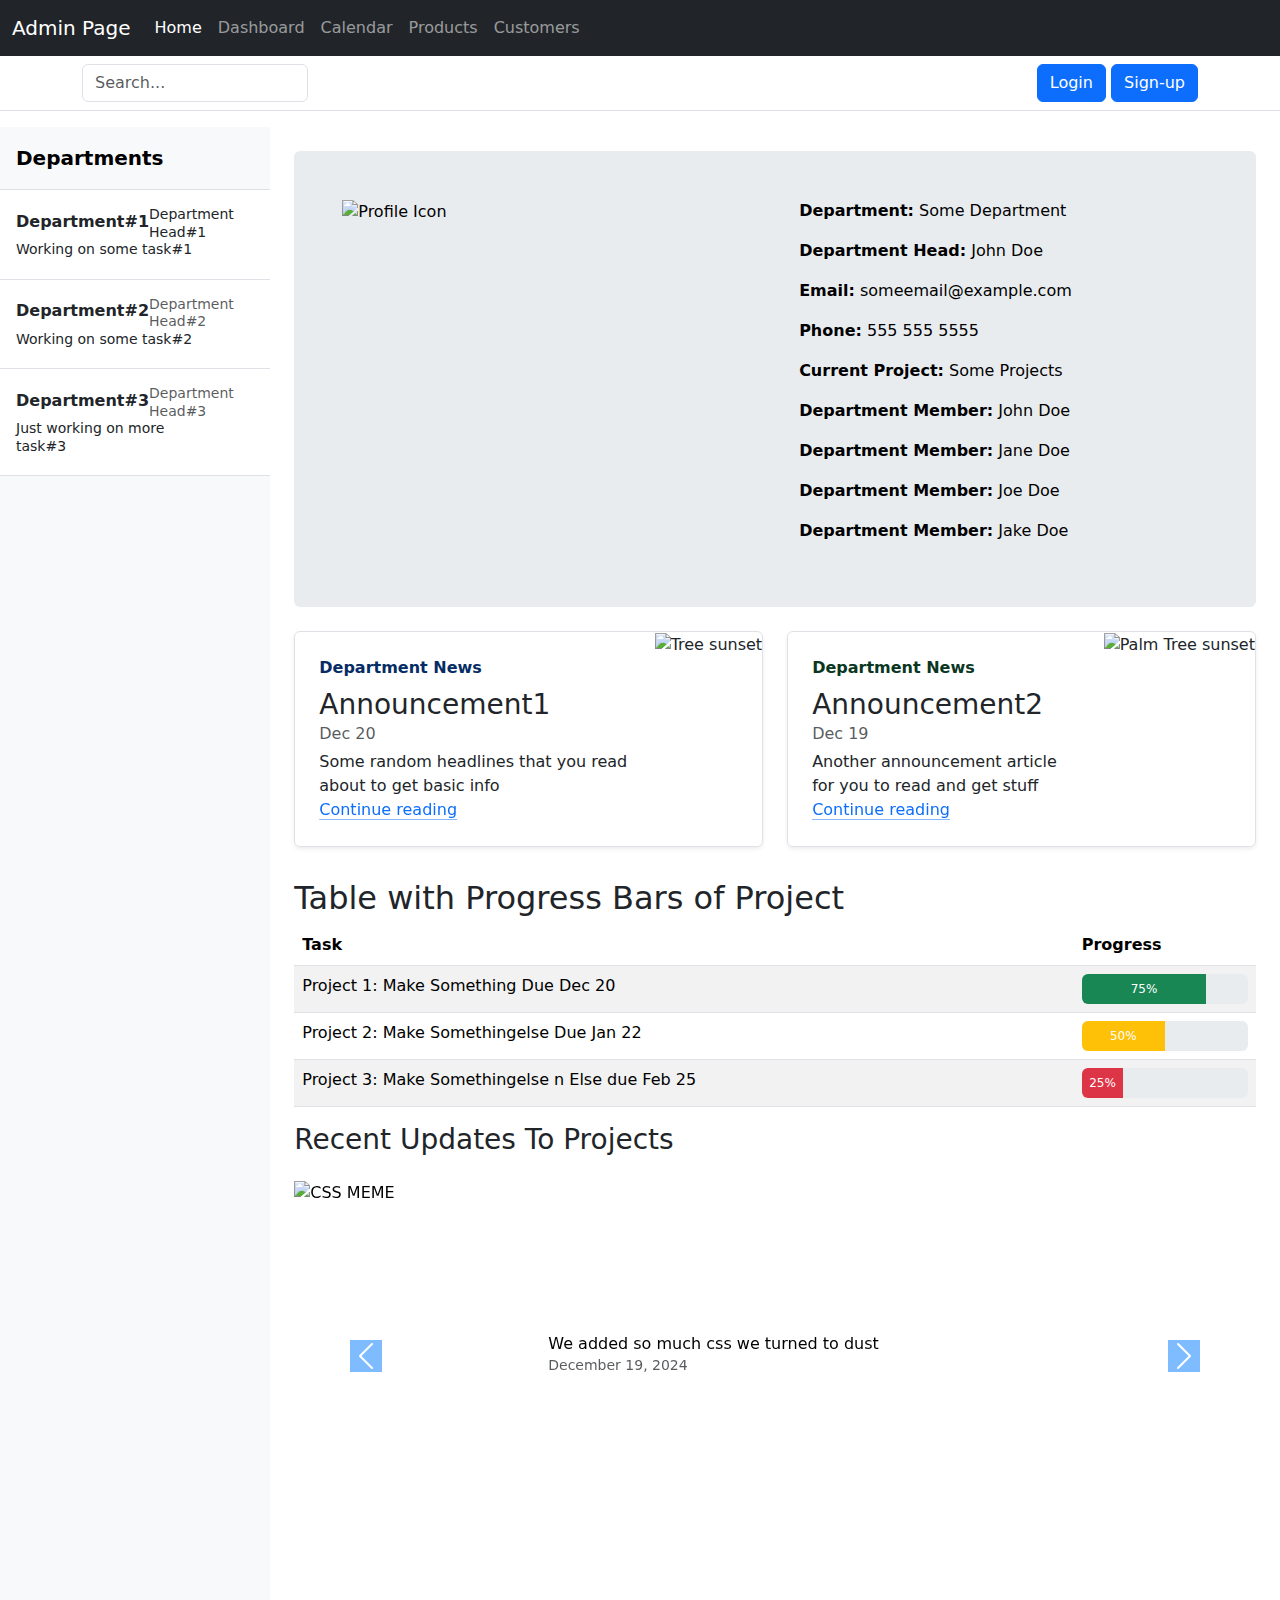
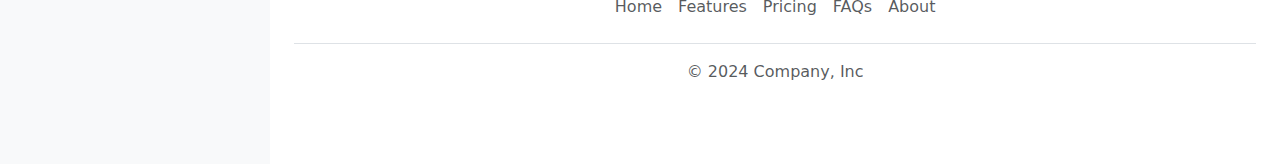
==== UserAdminPages/AdminPage.html @ 792bf555 "2nd Commit AdminPage" ====
<!doctype html>
<html lang="en">
  <head>
    <meta charset="utf-8">
    <meta name="viewport" content="width=device-width, initial-scale=1">
    <title>Admin Page</title>
    
 
    <link href="https://cdn.jsdelivr.net/npm/bootstrap@5.3.3/dist/css/bootstrap.min.css" rel="stylesheet" integrity="sha384-QWTKZyjpPEjISv5WaRU9OFeRpok6YctnYmDr5pNlyT2bRjXh0JMhjY6hW+ALEwIH" crossorigin="anonymous">
    <link href="https://cdn.jsdelivr.net/npm/bootstrap-icons/font/bootstrap-icons.css" rel="stylesheet">
    <link rel="stylesheet" href="styles.css">


    <style>
  
      .list-group-item:hover {
        background-color: lightslategrey;
        color: white;
      }
    
      .carousel-control-prev-icon,
      .carousel-control-next-icon {
        background-color: #007bff;
      }
    </style>
    
  </head>
  
  <body>

    <header>

      <nav class="navbar navbar-expand-lg navbar-dark bg-dark">
        <div class="container-fluid">
          <a class="navbar-brand" href="#">Admin Page</a>
          <button class="navbar-toggler" type="button" data-bs-toggle="collapse" data-bs-target="#navbarNav" aria-controls="navbarNav" aria-expanded="false" aria-label="Toggle navigation">
            <span class="navbar-toggler-icon"></span>
          </button>
          <div class="collapse navbar-collapse" id="navbarNav">
            <ul class="navbar-nav me-auto mb-2 mb-lg-0">
              <li class="nav-item">
                <a class="nav-link active" href="#">Home</a>
              </li>
              <li class="nav-item">
                <a class="nav-link" href="#">Dashboard</a>
              </li>
              <li class="nav-item">
                <a class="nav-link" href="#">Calendar</a>
              </li>
              <li class="nav-item">
                <a class="nav-link" href="#">Products</a>
              </li>
              <li class="nav-item">
                <a class="nav-link" href="#">Customers</a>
              </li>
            </ul>

            <div class="dropdown d-block d-md-none">
              <button class="btn btn-secondary dropdown-toggle" type="button" id="departmentDropdown" data-bs-toggle="dropdown" aria-expanded="false">
                Departments
              </button>
              <ul class="dropdown-menu" aria-labelledby="departmentDropdown">
                <li><a class="dropdown-item" href="#">Department#1</a></li>
                <li><a class="dropdown-item" href="#">Department#2</a></li>
                <li><a class="dropdown-item" href="#">Department#3</a></li>
              </ul>
            </div>

          </div>
        </div>
      </nav>


      <!-- Search and Login/Sign-up Section -->
      <div class="px-3 py-2 border-bottom mb-3">
        <div class="container d-flex flex-wrap justify-content-center">
          <form class="col-12 col-lg-auto mb-2 mb-lg-0 me-lg-auto" role="search">
            <input type="search" class="form-control" placeholder="Search..." aria-label="Search">
          </form>
          <div class="text-end">
            <button type="button" class="btn btn-primary">Login</button>
            <button type="button" class="btn btn-primary">Sign-up</button>
          </div>
        </div>
      </div>
    </header>

    <div class="d-flex">

      <div class="collapse d-md-block bg-body-tertiary" id="sidebarMenu" style="width: 380px;">
        <div class="d-flex flex-column align-items-stretch flex-shrink-0">
          <a href="/" class="d-flex align-items-center flex-shrink-0 p-3 link-body-emphasis text-decoration-none border-bottom">
            <span class="fs-5 fw-semibold">Departments</span>
          </a>
          

          <div class="d-block d-md-none">
            <label for="departmentDropdown" class="form-label text-white">Departments</label> <!-- Added label for clarity -->
            <button class="btn btn-secondary dropdown-toggle" type="button" id="departmentDropdown" data-bs-toggle="dropdown" aria-expanded="false">
              Toggle Departments
            </button>
            <ul class="dropdown-menu" aria-labelledby="departmentDropdown">
              <li><a class="dropdown-item" href="#">Department#1</a></li>
              <li><a class="dropdown-item" href="#">Department#2</a></li>
              <li><a class="dropdown-item" href="#">Department#3</a></li>
            </ul>
          </div>


          <div class="list-group list-group-flush border-bottom scrollarea d-none d-md-block">
            <a href="#" class="list-group-item list-group-item-action py-3 lh-sm" aria-current="true">
              <div class="d-flex w-100 align-items-center justify-content-between">
                <strong class="mb-1">Department#1</strong>
                <small>Department Head#1</small>
              </div>
              <div class="col-10 mb-1 small">Working on some task#1</div>
            </a>
            <a href="#" class="list-group-item list-group-item-action py-3 lh-sm">
              <div class="d-flex w-100 align-items-center justify-content-between">
                <strong class="mb-1">Department#2</strong>
                <small class="text-body-secondary">Department Head#2</small>
              </div>
              <div class="col-10 mb-1 small">Working on some task#2</div>
            </a>
            <a href="#" class="list-group-item list-group-item-action py-3 lh-sm">
              <div class="d-flex w-100 align-items-center justify-content-between">
                <strong class="mb-1">Department#3</strong>
                <small class="text-body-secondary">Department Head#3</small>
              </div>
              <div class="col-10 mb-1 small">Just working on more task#3</div>
            </a>
          </div>
        </div>
      </div>


      <div class="flex-grow-1 p-4">

        <div class="p-4 p-md-5 mb-4 rounded text-body-emphasis bg-body-secondary">
          <div class="d-flex flex-column flex-md-row align-items-start">
            <div class="col-md-6 px-0">
              <img src="https://learningatb104.wordpress.com/wp-content/uploads/2019/03/products-ex-kpi.jpg?w=455&h=300&crop=1" 
                   class="img-fluid" 
                   alt="Profile Icon" />
            </div>
            <div class="mt-4 mt-md-0 ms-md-4" style="flex-grow: 1;">
              <p><strong>Department:</strong> Some Department</p>
              <p><strong>Department Head:</strong> John Doe</p>
              <p><strong>Email:</strong> someemail@example.com</p>
              <p><strong>Phone:</strong> 555 555 5555</p>
              <p><strong>Current Project:</strong> Some Projects</p>
              <p><strong>Department Member:</strong> John Doe</p>
              <p><strong>Department Member:</strong> Jane Doe</p>
              <p><strong>Department Member:</strong> Joe Doe</p>
              <p><strong>Department Member:</strong> Jake Doe</p>
            </div>
          </div>
        </div>

        <!-- News and Announcements Section -->
        <div class="row mb-2">
          <div class="col-md-6">
            <div class="row g-0 border rounded overflow-hidden flex-md-row mb-4 shadow-sm h-md-250 position-relative">
              <div class="col p-4 d-flex flex-column position-static">
                <strong class="d-inline-block mb-2 text-primary-emphasis">Department News</strong>
                <h3 class="mb-0">Announcement1</h3>
                <div class="mb-1 text-body-secondary">Dec 20</div>
                <p class="card-text mb-auto">Some random headlines that you read about to get basic info</p>
                <a href="#" class="icon-link gap-1 icon-link-hover stretched-link">
                  Continue reading
                  <svg class="bi"><use xlink:href="#chevron-right"></use></svg>
                </a>
              </div>
              <div class="col-auto d-none d-lg-block">
                <img src="https://cdn.pixabay.com/photo/2015/04/23/22/00/tree-736885_960_720.jpg" alt="Tree sunset" style="object-fit: cover; width: 200px; height: 250px;">
              </div>
            </div>
          </div>
          <div class="col-md-6">
            <div class="row g-0 border rounded overflow-hidden flex-md-row mb-4 shadow-sm h-md-250 position-relative">
              <div class="col p-4 d-flex flex-column position-static">
                <strong class="d-inline-block mb-2 text-success-emphasis">Department News</strong>
                <h3 class="mb-0">Announcement2</h3>
                <div class="mb-1 text-body-secondary">Dec 19</div>
                <p class="mb-auto">Another announcement article for you to read and get stuff</p>
                <a href="#" class="icon-link gap-1 icon-link-hover stretched-link">
                  Continue reading
                  <svg class="bi"><use xlink:href="#chevron-right"></use></svg>
                </a>
              </div>
              <div class="col-auto d-none d-lg-block">
                <img src="https://cdn.pixabay.com/photo/2022/11/21/16/07/sunset-7607500_1280.jpg" alt="Palm Tree sunset" style="object-fit: cover; width: 200px; height: 250px;">
              </div>
            </div>
          </div>
        </div>


<h2>Table with Progress Bars of Project</h2>
<table class="table table-striped table-hover">
  <thead>
    <tr>
      <th scope="col">Task</th>
      <th scope="col">Progress</th>
    </tr>
  </thead>
  <tbody>
    <tr>
      <td>Project 1: Make Something Due Dec 20</td>
      <td>
        <div class="progress" style="height: 30px;">
          <div class="progress-bar bg-success" role="progressbar" style="width: 75%;" aria-valuenow="75" aria-valuemin="0" aria-valuemax="100">75%</div>
        </div>
      </td>
    </tr>
    <tr>
      <td>Project 2: Make Somethingelse Due Jan 22</td>
      <td>
        <div class="progress" style="height: 30px;">
          <div class="progress-bar bg-warning" role="progressbar" style="width: 50%;" aria-valuenow="50" aria-valuemin="0" aria-valuemax="100">50%</div>
        </div>
      </td>
    </tr>
    <tr>
      <td>Project 3: Make Somethingelse n Else due Feb 25</td>
      <td>
        <div class="progress" style="height: 30px;">
          <div class="progress-bar bg-danger" role="progressbar" style="width: 25%;" aria-valuenow="25" aria-valuemin="0" aria-valuemax="100">25%</div>
        </div>
      </td>
    </tr>
  </tbody>
</table>

<h3>Recent Updates To Projects</h3>
<div id="recentUpdatesCarousel" class="carousel slide" data-bs-ride="carousel">
  <div class="carousel-inner">
    <div class="carousel-item active">
      <a class="d-flex flex-column flex-lg-row gap-1 align-items-start align-items-lg-center py-3 link-body-emphasis text-decoration-none" href="#">
        <img src="images/update1.png" alt="CSS MEME" style="object-fit: contain; width: 250px; height: 350px;">
        <div class="col-lg-8">
          <h6 class="mb-0">We added so much css we turned to dust</h6>
          <small class="text-body-secondary">December 19, 2024</small>
        </div>
      </a>
    </div>
    <div class="carousel-item">
      <a class="d-flex flex-column flex-lg-row gap-1 align-items-start align-items-lg-center py-3 link-body-emphasis text-decoration-none" href="#">
        <img src="https://miro.medium.com/v2/resize:fit:756/1*KcQUEkOQ1LoMDHkMZ-Yymw.jpeg" alt="We found the bug" style="object-fit: contain; width: 250px; height: 350px;">
        <div class="col-lg-8">
          <h6 class="mb-0">We stayed up all night and finally found it!</h6>
          <small class="text-body-secondary">Dec 21 2024</small>
        </div>
      </a>
    </div>
    <div class="carousel-item">
      <a class="d-flex flex-column flex-lg-row gap-1 align-items-start align-items-lg-center py-3 link-body-emphasis text-decoration-none" href="#">
        <img src="https://miro.medium.com/v2/resize:fit:4800/format:webp/0*r6iQzljiuJavVxRM" alt="We google everything" style="object-fit: contain; width: 250px; height: 350px;">
        <div class="col-lg-8">
          <h6 class="mb-0">My brain is a sponge that doesn't soak anything in</h6>
          <small class="text-body-secondary">December 19, 2024</small>
        </div>
      </a>
    </div>
  </div>

 <button class="carousel-control-prev" type="button" data-bs-target="#recentUpdatesCarousel" data-bs-slide="prev">
  <span class="carousel-control-prev-icon" aria-hidden="true"></span>
  <span class="visually-hidden">Previous</span>
</button>
<button class="carousel-control-next" type="button" data-bs-target="#recentUpdatesCarousel" data-bs-slide="next">
  <span class="carousel-control-next-icon" aria-hidden="true"></span>
  <span class="visually-hidden">Next</span>
</button>
</div>





<footer class="py-3 my-4">
  <ul class="nav justify-content-center border-bottom pb-3 mb-3">
    <li class="nav-item"><a  class="nav-link px-2 text-body-secondary">Home</a></li>
    <li class="nav-item"><a  class="nav-link px-2 text-body-secondary">Features</a></li>
    <li class="nav-item"><a  class="nav-link px-2 text-body-secondary">Pricing</a></li>
    <li class="nav-item"><a  class="nav-link px-2 text-body-secondary">FAQs</a></li>
    <li class="nav-item"><a  class="nav-link px-2 text-body-secondary">About</a></li>
  </ul>
  <p class="text-center text-body-secondary">© 2024 Company, Inc</p>
</footer>


    <script src="https://cdn.jsdelivr.net/npm/bootstrap@5.3.3/dist/js/bootstrap.min.js"></script>
  </body>
</html>
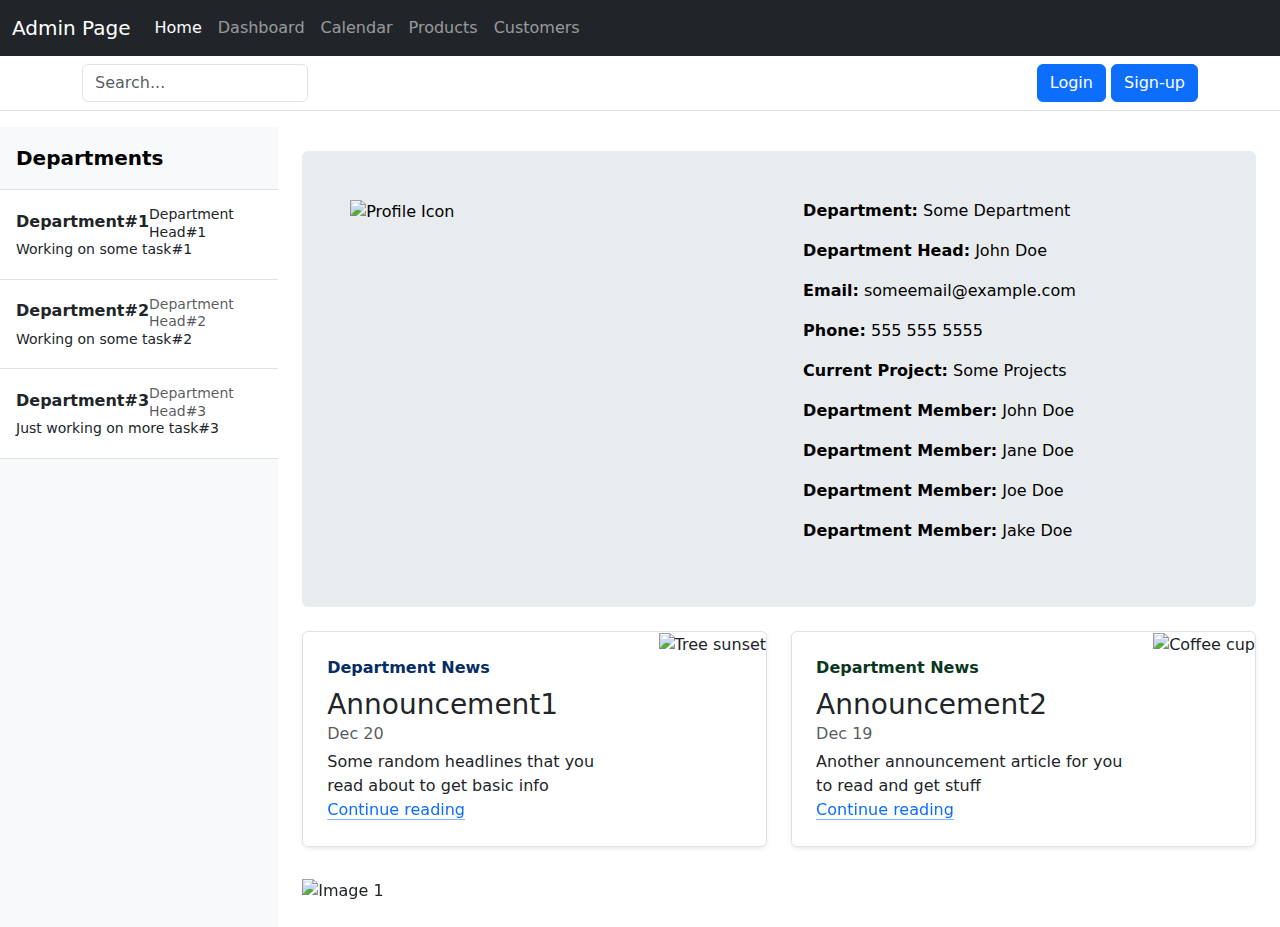
==== commit 3dbbe412: "Some tweak to fix drop down menu" ====
--- a/UserAdminPages/AdminPage.html
+++ b/UserAdminPages/AdminPage.html
@@ -5,14 +5,11 @@
     <meta name="viewport" content="width=device-width, initial-scale=1">
     <title>Admin Page</title>
     
- 
     <link href="https://cdn.jsdelivr.net/npm/bootstrap@5.3.3/dist/css/bootstrap.min.css" rel="stylesheet" integrity="sha384-QWTKZyjpPEjISv5WaRU9OFeRpok6YctnYmDr5pNlyT2bRjXh0JMhjY6hW+ALEwIH" crossorigin="anonymous">
     <link href="https://cdn.jsdelivr.net/npm/bootstrap-icons/font/bootstrap-icons.css" rel="stylesheet">
     <link rel="stylesheet" href="styles.css">
 
-
     <style>
-  
       .list-group-item:hover {
         background-color: lightslategrey;
         color: white;
@@ -23,13 +20,11 @@
         background-color: #007bff;
       }
     </style>
-    
   </head>
   
   <body>
 
     <header>
-
       <nav class="navbar navbar-expand-lg navbar-dark bg-dark">
         <div class="container-fluid">
           <a class="navbar-brand" href="#">Admin Page</a>
@@ -65,13 +60,10 @@
                 <li><a class="dropdown-item" href="#">Department#3</a></li>
               </ul>
             </div>
-
           </div>
         </div>
       </nav>
 
-
-      <!-- Search and Login/Sign-up Section -->
       <div class="px-3 py-2 border-bottom mb-3">
         <div class="container d-flex flex-wrap justify-content-center">
           <form class="col-12 col-lg-auto mb-2 mb-lg-0 me-lg-auto" role="search">
@@ -92,20 +84,6 @@
           <a href="/" class="d-flex align-items-center flex-shrink-0 p-3 link-body-emphasis text-decoration-none border-bottom">
             <span class="fs-5 fw-semibold">Departments</span>
           </a>
-          
-
-          <div class="d-block d-md-none">
-            <label for="departmentDropdown" class="form-label text-white">Departments</label> <!-- Added label for clarity -->
-            <button class="btn btn-secondary dropdown-toggle" type="button" id="departmentDropdown" data-bs-toggle="dropdown" aria-expanded="false">
-              Toggle Departments
-            </button>
-            <ul class="dropdown-menu" aria-labelledby="departmentDropdown">
-              <li><a class="dropdown-item" href="#">Department#1</a></li>
-              <li><a class="dropdown-item" href="#">Department#2</a></li>
-              <li><a class="dropdown-item" href="#">Department#3</a></li>
-            </ul>
-          </div>
-
 
           <div class="list-group list-group-flush border-bottom scrollarea d-none d-md-block">
             <a href="#" class="list-group-item list-group-item-action py-3 lh-sm" aria-current="true">
@@ -133,7 +111,6 @@
         </div>
       </div>
 
-
       <div class="flex-grow-1 p-4">
 
         <div class="p-4 p-md-5 mb-4 rounded text-body-emphasis bg-body-secondary">
@@ -157,7 +134,6 @@
           </div>
         </div>
 
-        <!-- News and Announcements Section -->
         <div class="row mb-2">
           <div class="col-md-6">
             <div class="row g-0 border rounded overflow-hidden flex-md-row mb-4 shadow-sm h-md-250 position-relative">
@@ -189,107 +165,31 @@
                 </a>
               </div>
               <div class="col-auto d-none d-lg-block">
-                <img src="https://cdn.pixabay.com/photo/2022/11/21/16/07/sunset-7607500_1280.jpg" alt="Palm Tree sunset" style="object-fit: cover; width: 200px; height: 250px;">
+                <img src="https://cdn.pixabay.com/photo/2022/11/21/05/57/coffee-7602543_960_720.jpg" alt="Coffee cup" style="object-fit: cover; width: 200px; height: 250px;">
               </div>
             </div>
           </div>
         </div>
 
 
-<h2>Table with Progress Bars of Project</h2>
-<table class="table table-striped table-hover">
-  <thead>
-    <tr>
-      <th scope="col">Task</th>
-      <th scope="col">Progress</th>
-    </tr>
-  </thead>
-  <tbody>
-    <tr>
-      <td>Project 1: Make Something Due Dec 20</td>
-      <td>
-        <div class="progress" style="height: 30px;">
-          <div class="progress-bar bg-success" role="progressbar" style="width: 75%;" aria-valuenow="75" aria-valuemin="0" aria-valuemax="100">75%</div>
+        <div id="carouselExampleSlidesOnly" class="carousel slide" data-bs-ride="carousel">
+          <div class="carousel-inner">
+            <div class="carousel-item active">
+              <img src="https://source.unsplash.com/800x400/?nature,water" class="d-block w-100" alt="Image 1">
+            </div>
+            <div class="carousel-item">
+              <img src="https://source.unsplash.com/800x400/?nature,forest" class="d-block w-100" alt="Image 2">
+            </div>
+            <div class="carousel-item">
+              <img src="https://source.unsplash.com/800x400/?mountain" class="d-block w-100" alt="Image 3">
+            </div>
+          </div>
         </div>
-      </td>
-    </tr>
-    <tr>
-      <td>Project 2: Make Somethingelse Due Jan 22</td>
-      <td>
-        <div class="progress" style="height: 30px;">
-          <div class="progress-bar bg-warning" role="progressbar" style="width: 50%;" aria-valuenow="50" aria-valuemin="0" aria-valuemax="100">50%</div>
-        </div>
-      </td>
-    </tr>
-    <tr>
-      <td>Project 3: Make Somethingelse n Else due Feb 25</td>
-      <td>
-        <div class="progress" style="height: 30px;">
-          <div class="progress-bar bg-danger" role="progressbar" style="width: 25%;" aria-valuenow="25" aria-valuemin="0" aria-valuemax="100">25%</div>
-        </div>
-      </td>
-    </tr>
-  </tbody>
-</table>
+        
+      </div>
+    </div>
+    
+    <script src="https://cdn.jsdelivr.net/npm/bootstrap@5.3.3/dist/js/bootstrap.bundle.min.js" integrity="sha384-pzjw8f+ua7Kw1TIq0ap0RrK5pTeZshLRgxzm02V/fg2eQbnm8/py0J8B/gD6r6H7" crossorigin="anonymous"></script>
 
-<h3>Recent Updates To Projects</h3>
-<div id="recentUpdatesCarousel" class="carousel slide" data-bs-ride="carousel">
-  <div class="carousel-inner">
-    <div class="carousel-item active">
-      <a class="d-flex flex-column flex-lg-row gap-1 align-items-start align-items-lg-center py-3 link-body-emphasis text-decoration-none" href="#">
-        <img src="images/update1.png" alt="CSS MEME" style="object-fit: contain; width: 250px; height: 350px;">
-        <div class="col-lg-8">
-          <h6 class="mb-0">We added so much css we turned to dust</h6>
-          <small class="text-body-secondary">December 19, 2024</small>
-        </div>
-      </a>
-    </div>
-    <div class="carousel-item">
-      <a class="d-flex flex-column flex-lg-row gap-1 align-items-start align-items-lg-center py-3 link-body-emphasis text-decoration-none" href="#">
-        <img src="https://miro.medium.com/v2/resize:fit:756/1*KcQUEkOQ1LoMDHkMZ-Yymw.jpeg" alt="We found the bug" style="object-fit: contain; width: 250px; height: 350px;">
-        <div class="col-lg-8">
-          <h6 class="mb-0">We stayed up all night and finally found it!</h6>
-          <small class="text-body-secondary">Dec 21 2024</small>
-        </div>
-      </a>
-    </div>
-    <div class="carousel-item">
-      <a class="d-flex flex-column flex-lg-row gap-1 align-items-start align-items-lg-center py-3 link-body-emphasis text-decoration-none" href="#">
-        <img src="https://miro.medium.com/v2/resize:fit:4800/format:webp/0*r6iQzljiuJavVxRM" alt="We google everything" style="object-fit: contain; width: 250px; height: 350px;">
-        <div class="col-lg-8">
-          <h6 class="mb-0">My brain is a sponge that doesn't soak anything in</h6>
-          <small class="text-body-secondary">December 19, 2024</small>
-        </div>
-      </a>
-    </div>
-  </div>
-
- <button class="carousel-control-prev" type="button" data-bs-target="#recentUpdatesCarousel" data-bs-slide="prev">
-  <span class="carousel-control-prev-icon" aria-hidden="true"></span>
-  <span class="visually-hidden">Previous</span>
-</button>
-<button class="carousel-control-next" type="button" data-bs-target="#recentUpdatesCarousel" data-bs-slide="next">
-  <span class="carousel-control-next-icon" aria-hidden="true"></span>
-  <span class="visually-hidden">Next</span>
-</button>
-</div>
-
-
-
-
-
-<footer class="py-3 my-4">
-  <ul class="nav justify-content-center border-bottom pb-3 mb-3">
-    <li class="nav-item"><a  class="nav-link px-2 text-body-secondary">Home</a></li>
-    <li class="nav-item"><a  class="nav-link px-2 text-body-secondary">Features</a></li>
-    <li class="nav-item"><a  class="nav-link px-2 text-body-secondary">Pricing</a></li>
-    <li class="nav-item"><a  class="nav-link px-2 text-body-secondary">FAQs</a></li>
-    <li class="nav-item"><a  class="nav-link px-2 text-body-secondary">About</a></li>
-  </ul>
-  <p class="text-center text-body-secondary">© 2024 Company, Inc</p>
-</footer>
-
-
-    <script src="https://cdn.jsdelivr.net/npm/bootstrap@5.3.3/dist/js/bootstrap.min.js"></script>
   </body>
 </html>
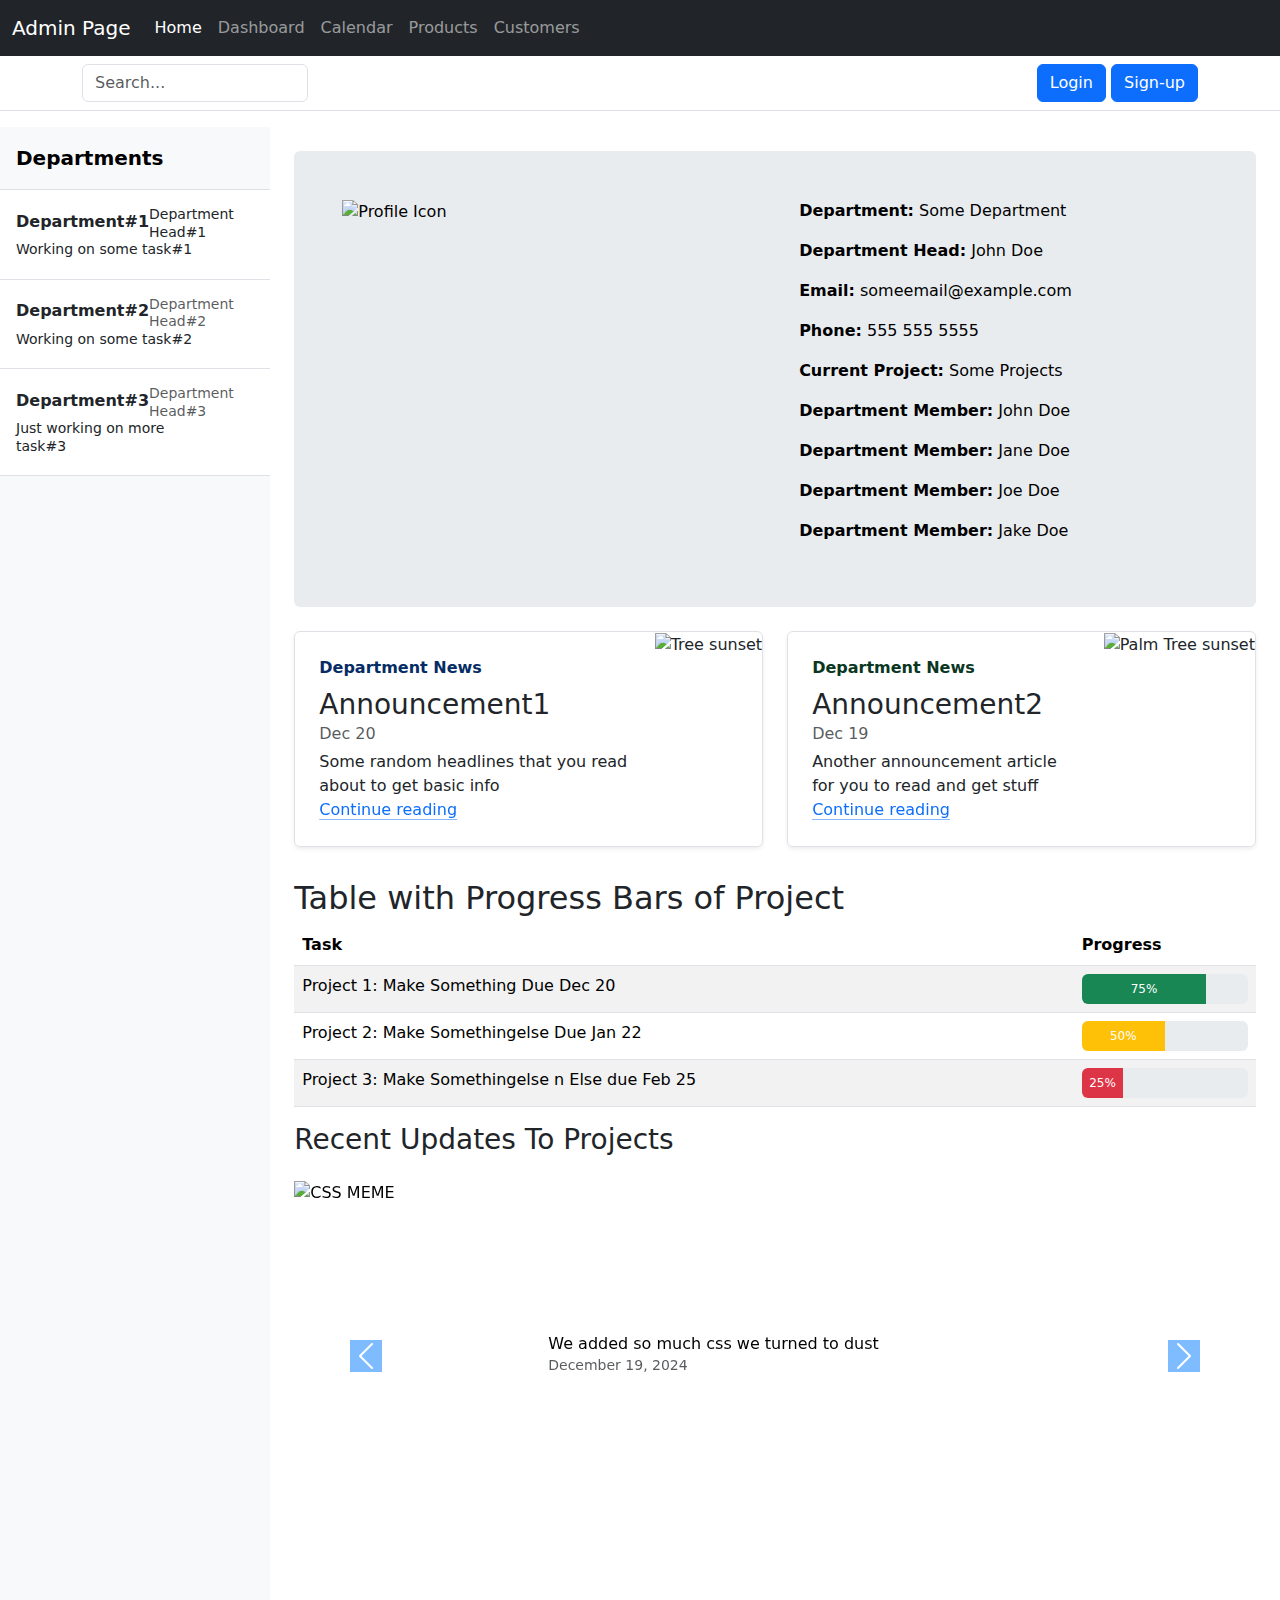
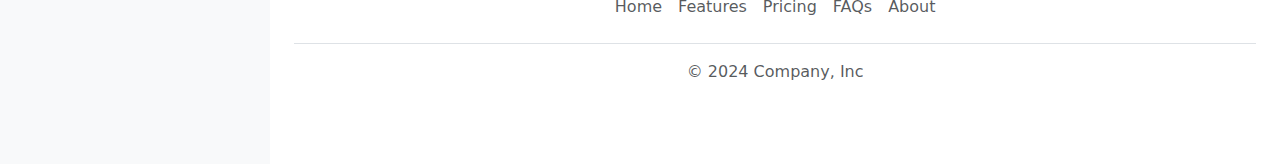
==== commit d089e41b: "more fixes" ====
--- a/UserAdminPages/AdminPage.html
+++ b/UserAdminPages/AdminPage.html
@@ -1,195 +1,282 @@
 <!doctype html>
 <html lang="en">
-  <head>
-    <meta charset="utf-8">
-    <meta name="viewport" content="width=device-width, initial-scale=1">
-    <title>Admin Page</title>
-    
-    <link href="https://cdn.jsdelivr.net/npm/bootstrap@5.3.3/dist/css/bootstrap.min.css" rel="stylesheet" integrity="sha384-QWTKZyjpPEjISv5WaRU9OFeRpok6YctnYmDr5pNlyT2bRjXh0JMhjY6hW+ALEwIH" crossorigin="anonymous">
-    <link href="https://cdn.jsdelivr.net/npm/bootstrap-icons/font/bootstrap-icons.css" rel="stylesheet">
-    <link rel="stylesheet" href="styles.css">
-
-    <style>
-      .list-group-item:hover {
-        background-color: lightslategrey;
-        color: white;
-      }
-    
-      .carousel-control-prev-icon,
-      .carousel-control-next-icon {
-        background-color: #007bff;
-      }
-    </style>
-  </head>
-  
-  <body>
-
-    <header>
-      <nav class="navbar navbar-expand-lg navbar-dark bg-dark">
-        <div class="container-fluid">
-          <a class="navbar-brand" href="#">Admin Page</a>
-          <button class="navbar-toggler" type="button" data-bs-toggle="collapse" data-bs-target="#navbarNav" aria-controls="navbarNav" aria-expanded="false" aria-label="Toggle navigation">
-            <span class="navbar-toggler-icon"></span>
-          </button>
-          <div class="collapse navbar-collapse" id="navbarNav">
-            <ul class="navbar-nav me-auto mb-2 mb-lg-0">
-              <li class="nav-item">
-                <a class="nav-link active" href="#">Home</a>
-              </li>
-              <li class="nav-item">
-                <a class="nav-link" href="#">Dashboard</a>
-              </li>
-              <li class="nav-item">
-                <a class="nav-link" href="#">Calendar</a>
-              </li>
-              <li class="nav-item">
-                <a class="nav-link" href="#">Products</a>
-              </li>
-              <li class="nav-item">
-                <a class="nav-link" href="#">Customers</a>
-              </li>
+
+<head>
+  <meta charset="utf-8">
+  <meta name="viewport" content="width=device-width, initial-scale=1">
+  <title>Admin Page</title>
+
+
+  <link href="https://cdn.jsdelivr.net/npm/bootstrap@5.3.3/dist/css/bootstrap.min.css" rel="stylesheet" integrity="sha384-QWTKZyjpPEjISv5WaRU9OFeRpok6YctnYmDr5pNlyT2bRjXh0JMhjY6hW+ALEwIH" crossorigin="anonymous">
+  <link href="https://cdn.jsdelivr.net/npm/bootstrap-icons/font/bootstrap-icons.css" rel="stylesheet">
+  <link rel="stylesheet" href="styles.css">
+
+
+  <style>
+    .list-group-item:hover {
+      background-color: lightslategrey;
+      color: white;
+    }
+
+    .carousel-control-prev-icon,
+    .carousel-control-next-icon {
+      background-color: #007bff;
+    }
+  </style>
+
+</head>
+
+<body>
+
+  <header>
+
+    <nav class="navbar navbar-expand-lg navbar-dark bg-dark">
+      <div class="container-fluid">
+        <a class="navbar-brand" href="#">Admin Page</a>
+        <button class="navbar-toggler" type="button" data-bs-toggle="collapse" data-bs-target="#navbarNav" aria-controls="navbarNav" aria-expanded="false" aria-label="Toggle navigation">
+          <span class="navbar-toggler-icon"></span>
+        </button>
+        <div class="collapse navbar-collapse" id="navbarNav">
+          <ul class="navbar-nav me-auto mb-2 mb-lg-0">
+            <li class="nav-item">
+              <a class="nav-link active" href="#">Home</a>
+            </li>
+            <li class="nav-item">
+              <a class="nav-link" href="#">Dashboard</a>
+            </li>
+            <li class="nav-item">
+              <a class="nav-link" href="#">Calendar</a>
+            </li>
+            <li class="nav-item">
+              <a class="nav-link" href="#">Products</a>
+            </li>
+            <li class="nav-item">
+              <a class="nav-link" href="#">Customers</a>
+            </li>
+          </ul>
+
+          <div class="dropdown d-block d-md-none">
+            <button class="btn btn-secondary dropdown-toggle" type="button" id="departmentDropdown" data-bs-toggle="dropdown" aria-expanded="false">
+              Departments
+            </button>
+            <ul class="dropdown-menu" aria-labelledby="departmentDropdown">
+              <li><a class="dropdown-item" href="#">Department#1</a></li>
+              <li><a class="dropdown-item" href="#">Department#2</a></li>
+              <li><a class="dropdown-item" href="#">Department#3</a></li>
             </ul>
-
-            <div class="dropdown d-block d-md-none">
-              <button class="btn btn-secondary dropdown-toggle" type="button" id="departmentDropdown" data-bs-toggle="dropdown" aria-expanded="false">
-                Departments
-              </button>
-              <ul class="dropdown-menu" aria-labelledby="departmentDropdown">
-                <li><a class="dropdown-item" href="#">Department#1</a></li>
-                <li><a class="dropdown-item" href="#">Department#2</a></li>
-                <li><a class="dropdown-item" href="#">Department#3</a></li>
-              </ul>
-            </div>
-          </div>
-        </div>
-      </nav>
-
-      <div class="px-3 py-2 border-bottom mb-3">
-        <div class="container d-flex flex-wrap justify-content-center">
-          <form class="col-12 col-lg-auto mb-2 mb-lg-0 me-lg-auto" role="search">
-            <input type="search" class="form-control" placeholder="Search..." aria-label="Search">
-          </form>
-          <div class="text-end">
-            <button type="button" class="btn btn-primary">Login</button>
-            <button type="button" class="btn btn-primary">Sign-up</button>
-          </div>
-        </div>
-      </div>
-    </header>
-
-    <div class="d-flex">
-
-      <div class="collapse d-md-block bg-body-tertiary" id="sidebarMenu" style="width: 380px;">
-        <div class="d-flex flex-column align-items-stretch flex-shrink-0">
-          <a href="/" class="d-flex align-items-center flex-shrink-0 p-3 link-body-emphasis text-decoration-none border-bottom">
-            <span class="fs-5 fw-semibold">Departments</span>
+          </div>
+
+        </div>
+      </div>
+    </nav>
+
+
+    <div class="px-3 py-2 border-bottom mb-3">
+      <div class="container d-flex flex-wrap justify-content-center">
+        <form class="col-12 col-lg-auto mb-2 mb-lg-0 me-lg-auto" role="search">
+          <input type="search" class="form-control" placeholder="Search..." aria-label="Search">
+        </form>
+        <div class="text-end">
+          <button type="button" class="btn btn-primary">Login</button>
+          <button type="button" class="btn btn-primary">Sign-up</button>
+        </div>
+      </div>
+    </div>
+  </header>
+
+  <div class="d-flex">
+
+    <div class="collapse d-md-block bg-body-tertiary" id="sidebarMenu" style="width: 380px;">
+      <div class="d-flex flex-column align-items-stretch flex-shrink-0">
+        <a href="/" class="d-flex align-items-center flex-shrink-0 p-3 link-body-emphasis text-decoration-none border-bottom">
+          <span class="fs-5 fw-semibold">Departments</span>
+        </a>
+
+        <div class="list-group list-group-flush border-bottom scrollarea d-none d-md-block">
+          <a href="#" class="list-group-item list-group-item-action py-3 lh-sm" aria-current="true">
+            <div class="d-flex w-100 align-items-center justify-content-between">
+              <strong class="mb-1">Department#1</strong>
+              <small>Department Head#1</small>
+            </div>
+            <div class="col-10 mb-1 small">Working on some task#1</div>
           </a>
-
-          <div class="list-group list-group-flush border-bottom scrollarea d-none d-md-block">
-            <a href="#" class="list-group-item list-group-item-action py-3 lh-sm" aria-current="true">
-              <div class="d-flex w-100 align-items-center justify-content-between">
-                <strong class="mb-1">Department#1</strong>
-                <small>Department Head#1</small>
-              </div>
-              <div class="col-10 mb-1 small">Working on some task#1</div>
+          <a href="#" class="list-group-item list-group-item-action py-3 lh-sm">
+            <div class="d-flex w-100 align-items-center justify-content-between">
+              <strong class="mb-1">Department#2</strong>
+              <small class="text-body-secondary">Department Head#2</small>
+            </div>
+            <div class="col-10 mb-1 small">Working on some task#2</div>
+          </a>
+          <a href="#" class="list-group-item list-group-item-action py-3 lh-sm">
+            <div class="d-flex w-100 align-items-center justify-content-between">
+              <strong class="mb-1">Department#3</strong>
+              <small class="text-body-secondary">Department Head#3</small>
+            </div>
+            <div class="col-10 mb-1 small">Just working on more task#3</div>
+          </a>
+        </div>
+      </div>
+    </div>
+
+
+    <div class="flex-grow-1 p-4">
+
+      <div class="p-4 p-md-5 mb-4 rounded text-body-emphasis bg-body-secondary">
+        <div class="d-flex flex-column flex-md-row align-items-start">
+          <div class="col-md-6 px-0">
+            <img src="https://learningatb104.wordpress.com/wp-content/uploads/2019/03/products-ex-kpi.jpg?w=455&h=300&crop=1" class="img-fluid" alt="Profile Icon" />
+          </div>
+          <div class="mt-4 mt-md-0 ms-md-4" style="flex-grow: 1;">
+            <p><strong>Department:</strong> Some Department</p>
+            <p><strong>Department Head:</strong> John Doe</p>
+            <p><strong>Email:</strong> someemail@example.com</p>
+            <p><strong>Phone:</strong> 555 555 5555</p>
+            <p><strong>Current Project:</strong> Some Projects</p>
+            <p><strong>Department Member:</strong> John Doe</p>
+            <p><strong>Department Member:</strong> Jane Doe</p>
+            <p><strong>Department Member:</strong> Joe Doe</p>
+            <p><strong>Department Member:</strong> Jake Doe</p>
+          </div>
+        </div>
+      </div>
+
+      <!-- News and Announcements Section -->
+      <div class="row mb-2">
+        <div class="col-md-6">
+          <div class="row g-0 border rounded overflow-hidden flex-md-row mb-4 shadow-sm h-md-250 position-relative">
+            <div class="col p-4 d-flex flex-column position-static">
+              <strong class="d-inline-block mb-2 text-primary-emphasis">Department News</strong>
+              <h3 class="mb-0">Announcement1</h3>
+              <div class="mb-1 text-body-secondary">Dec 20</div>
+              <p class="card-text mb-auto">Some random headlines that you read about to get basic info</p>
+              <a href="#" class="icon-link gap-1 icon-link-hover stretched-link">
+                Continue reading
+                <svg class="bi">
+                  <use xlink:href="#chevron-right"></use>
+                </svg>
+              </a>
+            </div>
+            <div class="col-auto d-none d-lg-block">
+              <img src="https://cdn.pixabay.com/photo/2015/04/23/22/00/tree-736885_960_720.jpg" alt="Tree sunset" style="object-fit: cover; width: 200px; height: 250px;">
+            </div>
+          </div>
+        </div>
+        <div class="col-md-6">
+          <div class="row g-0 border rounded overflow-hidden flex-md-row mb-4 shadow-sm h-md-250 position-relative">
+            <div class="col p-4 d-flex flex-column position-static">
+              <strong class="d-inline-block mb-2 text-success-emphasis">Department News</strong>
+              <h3 class="mb-0">Announcement2</h3>
+              <div class="mb-1 text-body-secondary">Dec 19</div>
+              <p class="mb-auto">Another announcement article for you to read and get stuff</p>
+              <a href="#" class="icon-link gap-1 icon-link-hover stretched-link">
+                Continue reading
+                <svg class="bi">
+                  <use xlink:href="#chevron-right"></use>
+                </svg>
+              </a>
+            </div>
+            <div class="col-auto d-none d-lg-block">
+              <img src="https://cdn.pixabay.com/photo/2022/11/21/16/07/sunset-7607500_1280.jpg" alt="Palm Tree sunset" style="object-fit: cover; width: 200px; height: 250px;">
+            </div>
+          </div>
+        </div>
+      </div>
+
+
+      <h2>Table with Progress Bars of Project</h2>
+      <table class="table table-striped table-hover">
+        <thead>
+          <tr>
+            <th scope="col">Task</th>
+            <th scope="col">Progress</th>
+          </tr>
+        </thead>
+        <tbody>
+          <tr>
+            <td>Project 1: Make Something Due Dec 20</td>
+            <td>
+              <div class="progress" style="height: 30px;">
+                <div class="progress-bar bg-success" role="progressbar" style="width: 75%;" aria-valuenow="75" aria-valuemin="0" aria-valuemax="100">75%</div>
+              </div>
+            </td>
+          </tr>
+          <tr>
+            <td>Project 2: Make Somethingelse Due Jan 22</td>
+            <td>
+              <div class="progress" style="height: 30px;">
+                <div class="progress-bar bg-warning" role="progressbar" style="width: 50%;" aria-valuenow="50" aria-valuemin="0" aria-valuemax="100">50%</div>
+              </div>
+            </td>
+          </tr>
+          <tr>
+            <td>Project 3: Make Somethingelse n Else due Feb 25</td>
+            <td>
+              <div class="progress" style="height: 30px;">
+                <div class="progress-bar bg-danger" role="progressbar" style="width: 25%;" aria-valuenow="25" aria-valuemin="0" aria-valuemax="100">25%</div>
+              </div>
+            </td>
+          </tr>
+        </tbody>
+      </table>
+
+      <h3>Recent Updates To Projects</h3>
+      <div id="recentUpdatesCarousel" class="carousel slide" data-bs-ride="carousel">
+        <div class="carousel-inner">
+          <div class="carousel-item active">
+            <a class="d-flex flex-column flex-lg-row gap-1 align-items-start align-items-lg-center py-3 link-body-emphasis text-decoration-none" href="#">
+              <img src="images/update1.png" alt="CSS MEME" style="object-fit: contain; width: 250px; height: 350px;">
+              <div class="col-lg-8">
+                <h6 class="mb-0">We added so much css we turned to dust</h6>
+                <small class="text-body-secondary">December 19, 2024</small>
+              </div>
             </a>
-            <a href="#" class="list-group-item list-group-item-action py-3 lh-sm">
-              <div class="d-flex w-100 align-items-center justify-content-between">
-                <strong class="mb-1">Department#2</strong>
-                <small class="text-body-secondary">Department Head#2</small>
-              </div>
-              <div class="col-10 mb-1 small">Working on some task#2</div>
+          </div>
+          <div class="carousel-item">
+            <a class="d-flex flex-column flex-lg-row gap-1 align-items-start align-items-lg-center py-3 link-body-emphasis text-decoration-none" href="#">
+              <img src="https://miro.medium.com/v2/resize:fit:756/1*KcQUEkOQ1LoMDHkMZ-Yymw.jpeg" alt="We found the bug" style="object-fit: contain; width: 250px; height: 350px;">
+              <div class="col-lg-8">
+                <h6 class="mb-0">We stayed up all night and finally found it!</h6>
+                <small class="text-body-secondary">Dec 21 2024</small>
+              </div>
             </a>
-            <a href="#" class="list-group-item list-group-item-action py-3 lh-sm">
-              <div class="d-flex w-100 align-items-center justify-content-between">
-                <strong class="mb-1">Department#3</strong>
-                <small class="text-body-secondary">Department Head#3</small>
-              </div>
-              <div class="col-10 mb-1 small">Just working on more task#3</div>
+          </div>
+          <div class="carousel-item">
+            <a class="d-flex flex-column flex-lg-row gap-1 align-items-start align-items-lg-center py-3 link-body-emphasis text-decoration-none" href="#">
+              <img src="https://miro.medium.com/v2/resize:fit:4800/format:webp/0*r6iQzljiuJavVxRM" alt="We google everything" style="object-fit: contain; width: 250px; height: 350px;">
+              <div class="col-lg-8">
+                <h6 class="mb-0">My brain is a sponge that doesn't soak anything in</h6>
+                <small class="text-body-secondary">December 19, 2024</small>
+              </div>
             </a>
           </div>
         </div>
-      </div>
-
-      <div class="flex-grow-1 p-4">
-
-        <div class="p-4 p-md-5 mb-4 rounded text-body-emphasis bg-body-secondary">
-          <div class="d-flex flex-column flex-md-row align-items-start">
-            <div class="col-md-6 px-0">
-              <img src="https://learningatb104.wordpress.com/wp-content/uploads/2019/03/products-ex-kpi.jpg?w=455&h=300&crop=1" 
-                   class="img-fluid" 
-                   alt="Profile Icon" />
-            </div>
-            <div class="mt-4 mt-md-0 ms-md-4" style="flex-grow: 1;">
-              <p><strong>Department:</strong> Some Department</p>
-              <p><strong>Department Head:</strong> John Doe</p>
-              <p><strong>Email:</strong> someemail@example.com</p>
-              <p><strong>Phone:</strong> 555 555 5555</p>
-              <p><strong>Current Project:</strong> Some Projects</p>
-              <p><strong>Department Member:</strong> John Doe</p>
-              <p><strong>Department Member:</strong> Jane Doe</p>
-              <p><strong>Department Member:</strong> Joe Doe</p>
-              <p><strong>Department Member:</strong> Jake Doe</p>
-            </div>
-          </div>
-        </div>
-
-        <div class="row mb-2">
-          <div class="col-md-6">
-            <div class="row g-0 border rounded overflow-hidden flex-md-row mb-4 shadow-sm h-md-250 position-relative">
-              <div class="col p-4 d-flex flex-column position-static">
-                <strong class="d-inline-block mb-2 text-primary-emphasis">Department News</strong>
-                <h3 class="mb-0">Announcement1</h3>
-                <div class="mb-1 text-body-secondary">Dec 20</div>
-                <p class="card-text mb-auto">Some random headlines that you read about to get basic info</p>
-                <a href="#" class="icon-link gap-1 icon-link-hover stretched-link">
-                  Continue reading
-                  <svg class="bi"><use xlink:href="#chevron-right"></use></svg>
-                </a>
-              </div>
-              <div class="col-auto d-none d-lg-block">
-                <img src="https://cdn.pixabay.com/photo/2015/04/23/22/00/tree-736885_960_720.jpg" alt="Tree sunset" style="object-fit: cover; width: 200px; height: 250px;">
-              </div>
-            </div>
-          </div>
-          <div class="col-md-6">
-            <div class="row g-0 border rounded overflow-hidden flex-md-row mb-4 shadow-sm h-md-250 position-relative">
-              <div class="col p-4 d-flex flex-column position-static">
-                <strong class="d-inline-block mb-2 text-success-emphasis">Department News</strong>
-                <h3 class="mb-0">Announcement2</h3>
-                <div class="mb-1 text-body-secondary">Dec 19</div>
-                <p class="mb-auto">Another announcement article for you to read and get stuff</p>
-                <a href="#" class="icon-link gap-1 icon-link-hover stretched-link">
-                  Continue reading
-                  <svg class="bi"><use xlink:href="#chevron-right"></use></svg>
-                </a>
-              </div>
-              <div class="col-auto d-none d-lg-block">
-                <img src="https://cdn.pixabay.com/photo/2022/11/21/05/57/coffee-7602543_960_720.jpg" alt="Coffee cup" style="object-fit: cover; width: 200px; height: 250px;">
-              </div>
-            </div>
-          </div>
-        </div>
-
-
-        <div id="carouselExampleSlidesOnly" class="carousel slide" data-bs-ride="carousel">
-          <div class="carousel-inner">
-            <div class="carousel-item active">
-              <img src="https://source.unsplash.com/800x400/?nature,water" class="d-block w-100" alt="Image 1">
-            </div>
-            <div class="carousel-item">
-              <img src="https://source.unsplash.com/800x400/?nature,forest" class="d-block w-100" alt="Image 2">
-            </div>
-            <div class="carousel-item">
-              <img src="https://source.unsplash.com/800x400/?mountain" class="d-block w-100" alt="Image 3">
-            </div>
-          </div>
-        </div>
-        
-      </div>
-    </div>
-    
-    <script src="https://cdn.jsdelivr.net/npm/bootstrap@5.3.3/dist/js/bootstrap.bundle.min.js" integrity="sha384-pzjw8f+ua7Kw1TIq0ap0RrK5pTeZshLRgxzm02V/fg2eQbnm8/py0J8B/gD6r6H7" crossorigin="anonymous"></script>
-
-  </body>
-</html>
+
+        <button class="carousel-control-prev" type="button" data-bs-target="#recentUpdatesCarousel" data-bs-slide="prev">
+          <span class="carousel-control-prev-icon" aria-hidden="true"></span>
+          <span class="visually-hidden">Previous</span>
+        </button>
+        <button class="carousel-control-next" type="button" data-bs-target="#recentUpdatesCarousel" data-bs-slide="next">
+          <span class="carousel-control-next-icon" aria-hidden="true"></span>
+          <span class="visually-hidden">Next</span>
+        </button>
+      </div>
+
+
+
+
+
+      <footer class="py-3 my-4">
+        <ul class="nav justify-content-center border-bottom pb-3 mb-3">
+          <li class="nav-item"><a class="nav-link px-2 text-body-secondary">Home</a></li>
+          <li class="nav-item"><a class="nav-link px-2 text-body-secondary">Features</a></li>
+          <li class="nav-item"><a class="nav-link px-2 text-body-secondary">Pricing</a></li>
+          <li class="nav-item"><a class="nav-link px-2 text-body-secondary">FAQs</a></li>
+          <li class="nav-item"><a class="nav-link px-2 text-body-secondary">About</a></li>
+        </ul>
+        <p class="text-center text-body-secondary">© 2024 Company, Inc</p>
+      </footer>
+
+      <script src="https://cdn.jsdelivr.net/npm/bootstrap@5.3.0-alpha1/dist/js/bootstrap.bundle.min.js"></script>
+</body>
+
+</html>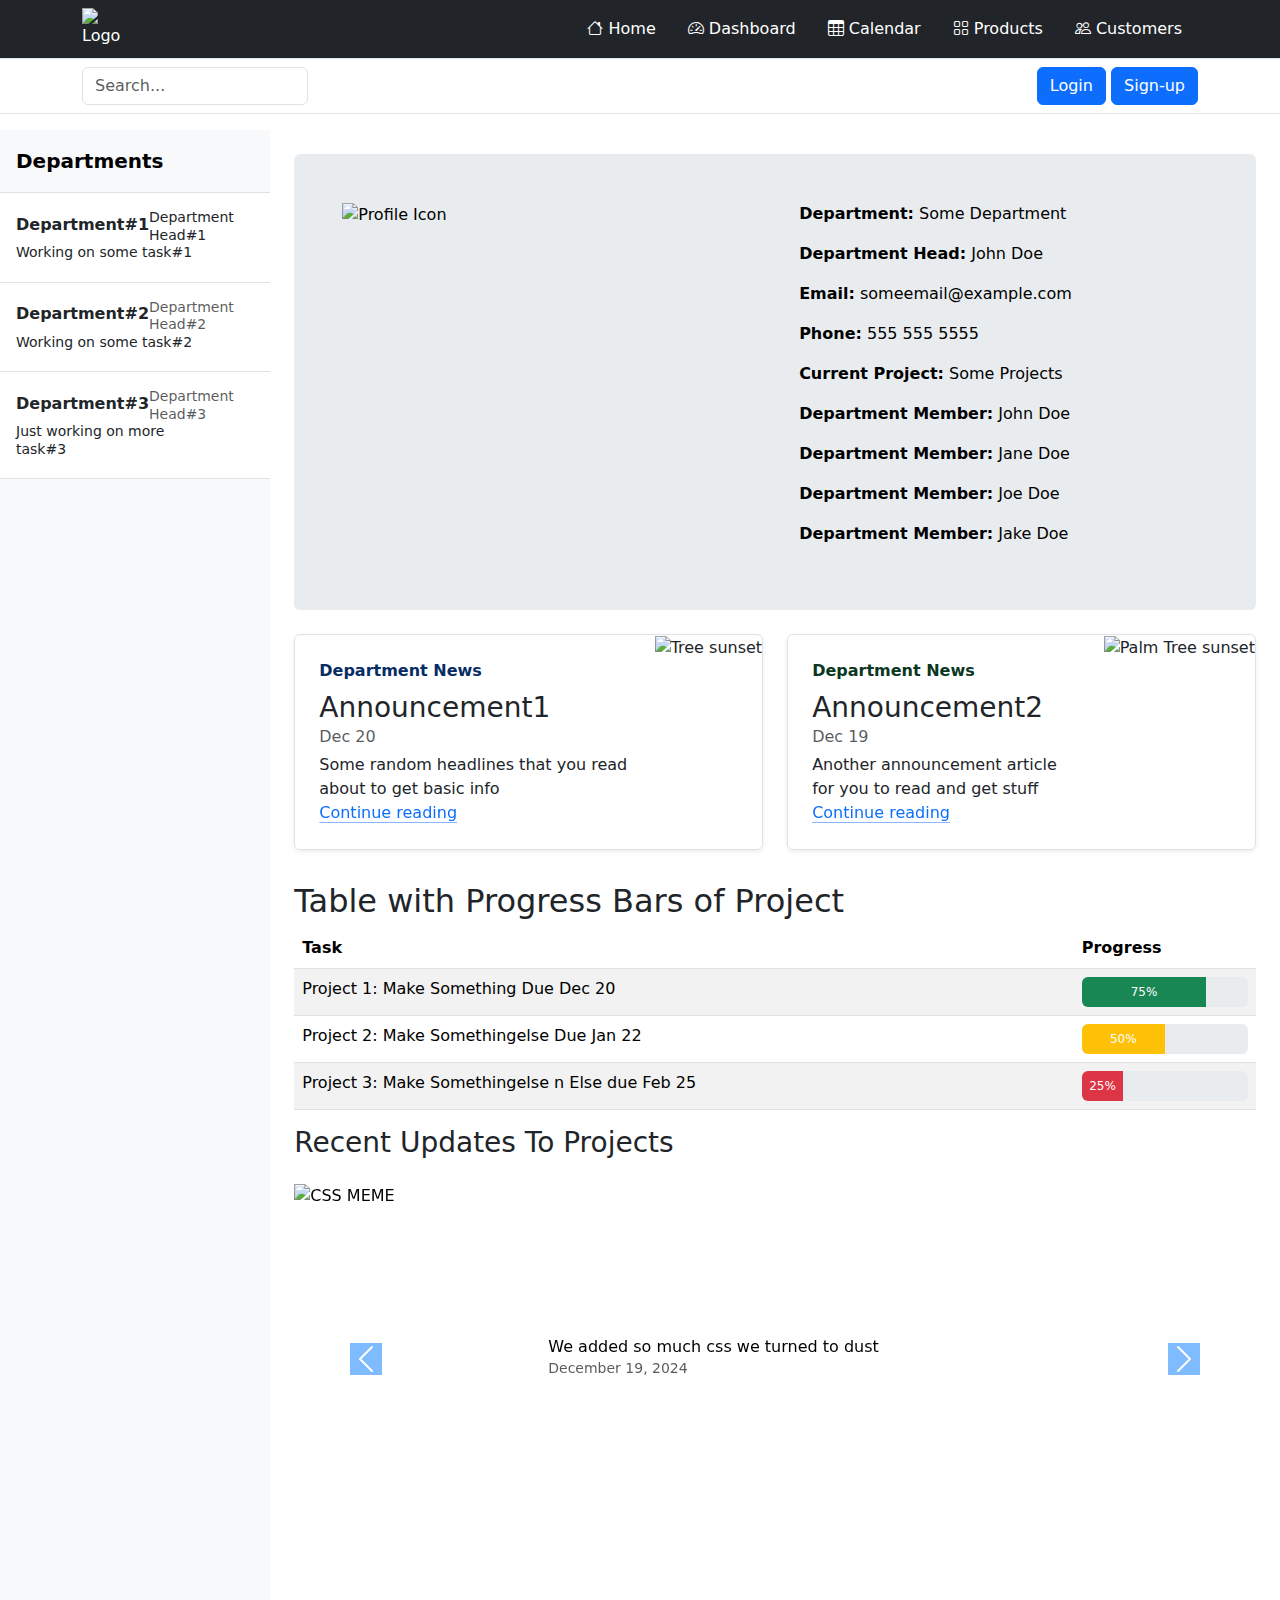
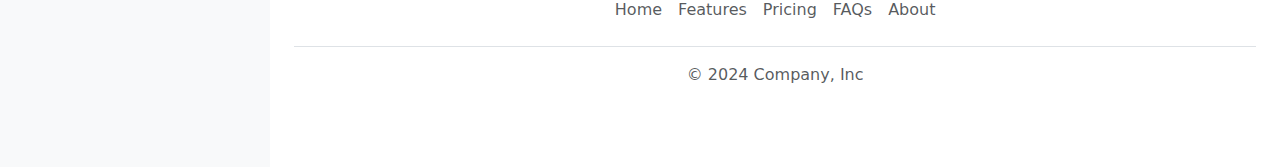
==== commit b9f8953f: "More Tweaks" ====
--- a/UserAdminPages/AdminPage.html
+++ b/UserAdminPages/AdminPage.html
@@ -29,48 +29,56 @@
 <body>
 
   <header>
-
-    <nav class="navbar navbar-expand-lg navbar-dark bg-dark">
-      <div class="container-fluid">
-        <a class="navbar-brand" href="#">Admin Page</a>
-        <button class="navbar-toggler" type="button" data-bs-toggle="collapse" data-bs-target="#navbarNav" aria-controls="navbarNav" aria-expanded="false" aria-label="Toggle navigation">
-          <span class="navbar-toggler-icon"></span>
-        </button>
-        <div class="collapse navbar-collapse" id="navbarNav">
-          <ul class="navbar-nav me-auto mb-2 mb-lg-0">
-            <li class="nav-item">
-              <a class="nav-link active" href="#">Home</a>
-            </li>
-            <li class="nav-item">
-              <a class="nav-link" href="#">Dashboard</a>
-            </li>
-            <li class="nav-item">
-              <a class="nav-link" href="#">Calendar</a>
-            </li>
-            <li class="nav-item">
-              <a class="nav-link" href="#">Products</a>
-            </li>
-            <li class="nav-item">
-              <a class="nav-link" href="#">Customers</a>
-            </li>
-          </ul>
-
-          <div class="dropdown d-block d-md-none">
-            <button class="btn btn-secondary dropdown-toggle" type="button" id="departmentDropdown" data-bs-toggle="dropdown" aria-expanded="false">
-              Departments
-            </button>
-            <ul class="dropdown-menu" aria-labelledby="departmentDropdown">
-              <li><a class="dropdown-item" href="#">Department#1</a></li>
-              <li><a class="dropdown-item" href="#">Department#2</a></li>
-              <li><a class="dropdown-item" href="#">Department#3</a></li>
-            </ul>
-          </div>
-
-        </div>
-      </div>
+      <div class="px-3 py-2 text-bg-dark border-bottom">
+        <div class="container">
+          <div class="d-flex flex-wrap align-items-center justify-content-center justify-content-lg-start">
+              <a href="#" class="d-flex align-items-center my-2 my-lg-0 me-lg-auto text-white text-decoration-none">
+                  <img src="images/analytics.png" alt="Logo" width="40" height="42">
+                </a>                  
+            <ul class="nav col-12 col-lg-auto my-2 justify-content-center my-md-0 text-small">
+              <li>
+                <a href="#" class="nav-link text-white">
+                  <i class="bi-house"></i> Home
+                </a>
+              </li>
+              <li>
+                <a href="#" class="nav-link text-white">
+                  <i class="bi-speedometer2"></i> Dashboard
+                </a>
+              </li>
+              <li>
+                <a href="#" class="nav-link text-white">
+                  <i class="bi-table"></i> Calendar
+                </a>
+              </li>
+              <li>
+                <a href="#" class="nav-link text-white">
+                  <i class="bi-grid"></i> Products
+                </a>
+              </li>
+              <li>
+                <a href="#" class="nav-link text-white">
+                  <i class="bi-people"></i> Customers
+                </a>
+              </li>
+              <li>
+              <div class="dropdown d-block d-md-none">
+                <button class="btn btn-secondary dropdown-toggle" type="button" id="departmentDropdown" data-bs-toggle="dropdown" aria-expanded="false">
+                  Departments
+                </button>
+                <ul class="dropdown-menu" aria-labelledby="departmentDropdown">
+                  <li><a class="dropdown-item" href="#">Department#1</a></li>
+                  <li><a class="dropdown-item" href="#">Department#2</a></li>
+                  <li><a class="dropdown-item" href="#">Department#3</a></li>
+                </ul>
+              </div>
+            </div>
+          </div>
+              </li>
+            </ul> 
+          </div>
+        </div>
     </nav>
-
-
     <div class="px-3 py-2 border-bottom mb-3">
       <div class="container d-flex flex-wrap justify-content-center">
         <form class="col-12 col-lg-auto mb-2 mb-lg-0 me-lg-auto" role="search">
